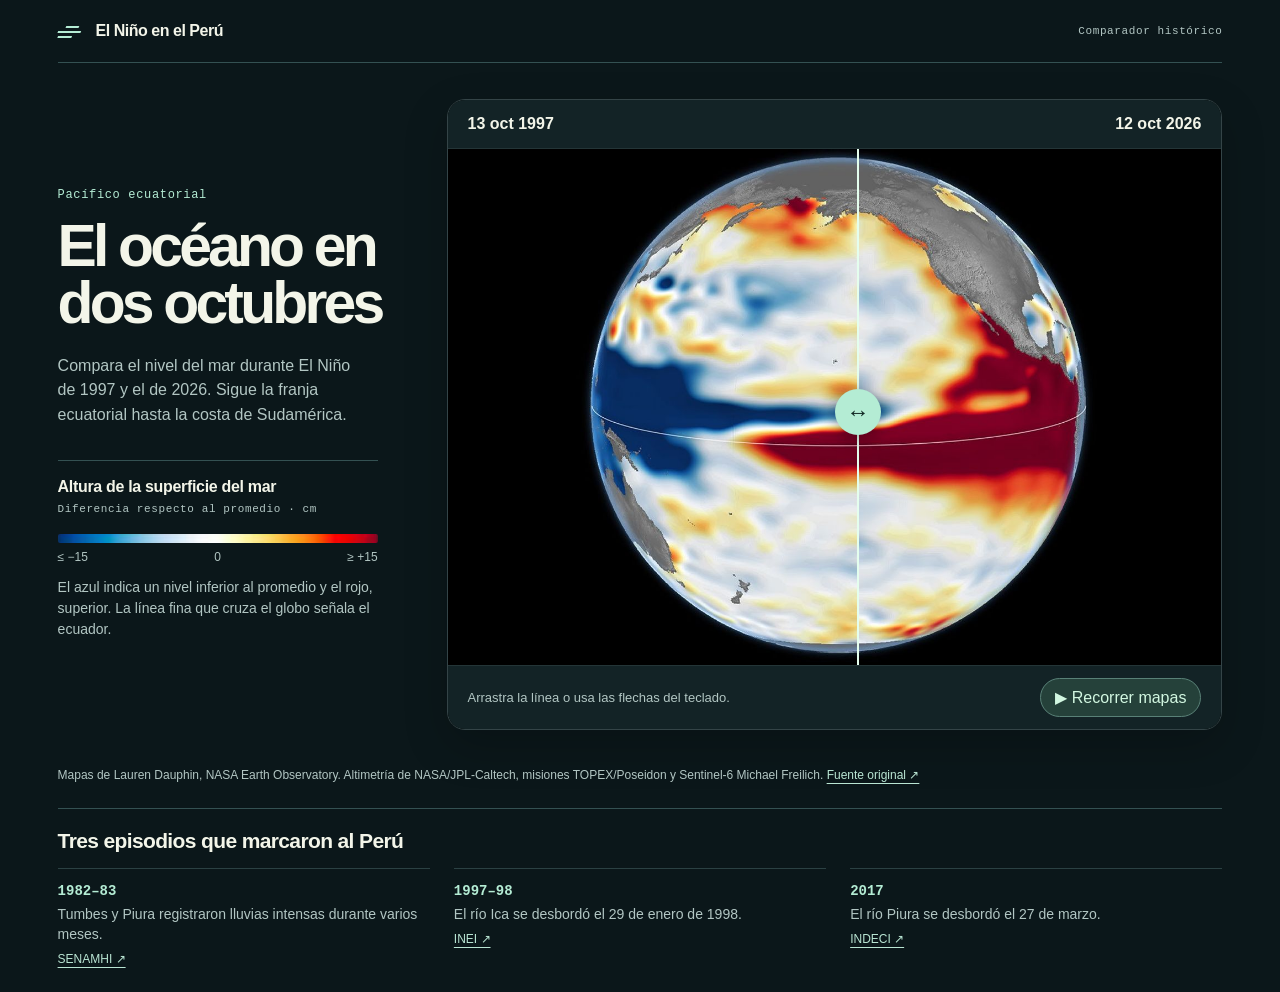
==== public/historia.html @ 1c63e182 "Publicar el piloto nacional del Atlas de El Niño" ====
<!doctype html>
<html lang="es"><head><meta charset="utf-8"><meta name="viewport" content="width=device-width,initial-scale=1"><meta name="color-scheme" content="dark"><title>El Niño en el Perú · Comparador histórico</title><style>
:root{color-scheme:dark;--bg:#0b171a;--muted:#b2c6c3;--line:#345152;--mint:#b4ecd4;--ink:#f3f5e9;font-family:"Avenir Next","Helvetica Neue",Arial,sans-serif;background:var(--bg);color:var(--ink)}*{box-sizing:border-box}body{margin:0}main{max-width:1440px;margin:auto;padding:0 clamp(18px,4.5vw,72px) 25px}button,a,input{font:inherit}.mast{padding:22px 0;display:flex;justify-content:space-between;align-items:center;gap:15px;border-bottom:1px solid var(--line)}.mast strong{display:inline-flex;align-items:center;gap:12px;font-weight:650;letter-spacing:-.03em}.mast small,.eyebrow,.key-label{font-family:"SFMono-Regular",Consolas,monospace;font-size:11px;letter-spacing:.055em}.mark{position:relative;width:26px;height:17px;display:inline-flex;flex-direction:column;justify-content:center;gap:3px;transform:skewX(-23deg)}.mark i{height:2px;background:var(--mint);display:block}.mark i:nth-child(1){width:13px;margin-left:6px}.mark i:nth-child(2){width:23px}.mark i:nth-child(3){width:14px;margin-left:2px}.mast small{color:var(--muted)}.layout{display:grid;grid-template-columns:minmax(238px,.74fr) minmax(0,1.7fr);gap:clamp(25px,4vw,72px);align-items:center;padding:36px 0}.eyebrow{color:var(--mint);font-size:12px;margin:0 0 15px}h1{font-size:clamp(42px,4.6vw,68px);line-height:.97;letter-spacing:-.065em;margin:0;max-width:11ch;font-weight:620}.lead{max-width:34ch;color:var(--muted);font-size:16px;line-height:1.55;margin:22px 0 32px}.key{border-top:1px solid var(--line);padding-top:17px;max-width:320px}.key h2{font-size:16px;font-weight:600;letter-spacing:-.02em;margin:0 0 5px}.key-label{color:var(--muted);margin:0;line-height:1.5}.ramp{display:block;width:100%;height:9px;margin:17px 0 7px;border-radius:2px}.scale{display:flex;justify-content:space-between;font-size:12px;color:var(--muted)}.key .note{font-size:14px;line-height:1.5;color:var(--muted);margin:13px 0 0}.viewer{border:1px solid #344447;background:black;border-radius:18px;overflow:hidden;box-shadow:0 16px 45px #0003}.top,.bottom{display:flex;align-items:center;justify-content:space-between;gap:14px}.top{min-height:49px;padding:10px 20px;background:#132326;border-bottom:1px solid #243537}.date{font-size:clamp(12px,1.25vw,17px);font-weight:550}.stage{--position:53%;position:relative;aspect-ratio:1400/933;isolation:isolate;overflow:hidden;touch-action:pan-y;background:#000}.maps,.maps img{position:absolute;inset:0;width:100%;height:100%;object-fit:contain}.old{clip-path:inset(0 calc(100% - var(--position)) 0 0)}.divider{position:absolute;top:0;bottom:0;left:var(--position);width:2px;transform:translateX(-1px);background:#e4feee;pointer-events:none}.handle{position:absolute;top:51%;left:var(--position);transform:translate(-50%,-50%);width:46px;height:46px;border-radius:100%;background:var(--mint);color:#112623;display:grid;place-items:center;box-shadow:0 3px 18px #0006;pointer-events:none;font-size:23px}.control{position:absolute;z-index:2;inset:0;width:100%;height:100%;margin:0;cursor:ew-resize;opacity:0;touch-action:pan-y}.stage:has(:focus-visible) .handle{outline:3px solid #0c2829;outline-offset:3px}.bottom{background:#132326;padding:12px 20px;border-top:1px solid #243537}.instruction{font-size:13px;color:var(--muted);margin:0}.play{border:1px solid #598177;border-radius:25px;background:#25413a;color:#d2f7e1;padding:9px 14px;cursor:pointer;min-height:38px;white-space:nowrap}.play:hover{background:#2e5047}.play:focus-visible,a:focus-visible{outline:2px solid var(--mint);outline-offset:3px}a{color:#b9e5d3;text-underline-offset:4px}.credit{font-size:12px;line-height:1.5;color:var(--muted);margin:0 0 24px}.history{padding-top:20px;border-top:1px solid var(--line)}.history h2{font-size:21px;font-weight:550;letter-spacing:-.03em;margin:0 0 15px}.years{display:grid;grid-template-columns:repeat(3,1fr);gap:24px}.year{border-top:1px solid #2b4143;padding-top:12px}.year b{font-family:"SFMono-Regular",Consolas,monospace;font-size:14px;color:var(--mint)}.year p{margin:5px 0;color:var(--muted);font-size:14px;line-height:1.45}.year a{font-size:12px}
@media(max-width:800px){main{padding:0 20px 24px}.layout{grid-template-columns:1fr;gap:19px;padding:24px 0}.intro{display:contents}.intro-header{grid-row:1}.viewer{grid-row:2}.key{grid-row:3;max-width:none;padding-top:18px}.lead{max-width:none;margin:12px 0 0;font-size:15px}h1{font-size:clamp(36px,7.8vw,55px);max-width:none}.eyebrow{margin:0 0 10px}.key .note{margin-top:10px}.mast{padding:18px 0 15px}.mast small{font-size:10px}.top,.bottom{padding:11px 13px}.top{min-height:41px}.bottom{gap:6px}.play{font-size:12px;padding:8px 10px}.instruction{font-size:12px;max-width:22ch}.handle{width:38px;height:38px}.years{grid-template-columns:1fr;gap:9px}}@media(max-width:365px){main{padding-left:13px;padding-right:13px}.mast small{display:none}}
</style></head><body><main><header class="mast"><strong><span class="mark" aria-hidden="true"><i></i><i></i><i></i></span>El Niño en el Perú</strong><small>Comparador histórico</small></header>
<section class="layout" aria-labelledby="title"><div class="intro"><div class="intro-header"><p class="eyebrow">Pacífico ecuatorial</p><h1 id="title">El océano en dos octubres</h1><p class="lead">Compara el nivel del mar durante El Niño de 1997 y el de 2026. Sigue la franja ecuatorial hasta la costa de Sudamérica.</p></div>
<section class="key" aria-labelledby="key-title"><h2 id="key-title">Altura de la superficie del mar</h2><p class="key-label">Diferencia respecto al promedio · cm</p><img class="ramp" src="[data-uri]" alt=""><div class="scale"><span>≤ −15</span><span>0</span><span>≥ +15</span></div><p class="note">El azul indica un nivel inferior al promedio y el rojo, superior. La línea fina que cruza el globo señala el ecuador.</p></section></div>
<section class="viewer" aria-label="Comparación por satélite"><div class="top"><span class="date">13 oct 1997</span><span class="date">12 oct 2026</span></div><div class="stage" id="stage"><div class="maps"><img src="[data-uri]" alt="Pacífico el 12 de octubre de 2026. Una franja de nivel del mar elevado alcanza Sudamérica."><img class="old" src="[data-uri]" alt="Pacífico el 13 de octubre de 1997. La franja ecuatorial de nivel elevado también alcanza Sudamérica."></div><span class="divider" aria-hidden="true"></span><span class="handle" aria-hidden="true">↔</span><input class="control" id="position" type="range" min="0" max="100" value="53" step="1" aria-label="Porcentaje visible del mapa de 1997" aria-describedby="help"></div><div class="bottom"><p class="instruction" id="help">Arrastra la línea o usa las flechas del teclado.</p><button class="play" type="button" id="play">▶ Recorrer mapas</button></div></section></section>
<p class="credit">Mapas de Lauren Dauphin, NASA Earth Observatory. Altimetría de NASA/JPL-Caltech, misiones TOPEX/Poseidon y Sentinel-6 Michael Freilich. <a href="https://science.nasa.gov/earth/earth-observatory/el-nino-then-and-now/" target="_blank" rel="noopener">Fuente original ↗</a></p>
<section class="history" aria-labelledby="hist"><h2 id="hist">Tres episodios que marcaron al Perú</h2><div class="years">
<div class="year"><b>1982–83</b><p>Tumbes y Piura registraron lluvias intensas durante varios meses.</p><a href="https://idesep.senamhi.gob.pe/portalidesep/idesep_tema_evento_el_nino_la_nina_nino_82_83.jsp" target="_blank" rel="noopener">SENAMHI ↗</a></div>
<div class="year"><b>1997–98</b><p>El río Ica se desbordó el 29 de enero de 1998.</p><a href="https://proyectos.inei.gob.pe/web/biblioineipub/bancopub/est/lib0270/sub12.htm" target="_blank" rel="noopener">INEI ↗</a></div>
<div class="year"><b>2017</b><p>El río Piura se desbordó el 27 de marzo.</p><a href="https://portal.indeci.gob.pe/wp-content/uploads/2019/01/20171221162233.pdf" target="_blank" rel="noopener">INDECI ↗</a></div>
</div></section></main>
<script>
const stage=document.getElementById('stage'),slider=document.getElementById('position'),play=document.getElementById('play');
const reduced=matchMedia('(prefers-reduced-motion: reduce)');let frame=0;
function draw(n){const value=Math.max(0,Math.min(100,n));stage.style.setProperty('--position',value+'%');slider.value=Math.round(value);slider.setAttribute('aria-valuetext',Math.round(value)+' % de 1997 y '+(100-Math.round(value))+' % de 2026');}
function label(){play.textContent=reduced.matches?'Alternar mapa':frame?'Ⅱ Pausar':'▶ Recorrer mapas';}
function stop(){cancelAnimationFrame(frame);frame=0;label();}
slider.addEventListener('input',()=>{stop();draw(Number(slider.value));});slider.addEventListener('keydown',stop);slider.addEventListener('pointerdown',stop);
play.addEventListener('click',()=>{if(reduced.matches){draw(Number(slider.value)<50?100:0);return;}if(frame){stop();return;}const start=performance.now(),from=Number(slider.value),to=from>=65?0:100;function step(now){const progress=Math.min((now-start)/3800,1);draw(from+(to-from)*(1-Math.cos(Math.PI*progress))/2);if(progress<1)frame=requestAnimationFrame(step);else stop();}frame=requestAnimationFrame(step);label();});
reduced.addEventListener('change',stop);document.addEventListener('visibilitychange',()=>{if(document.hidden)stop();});draw(53);label();
</script></body></html>
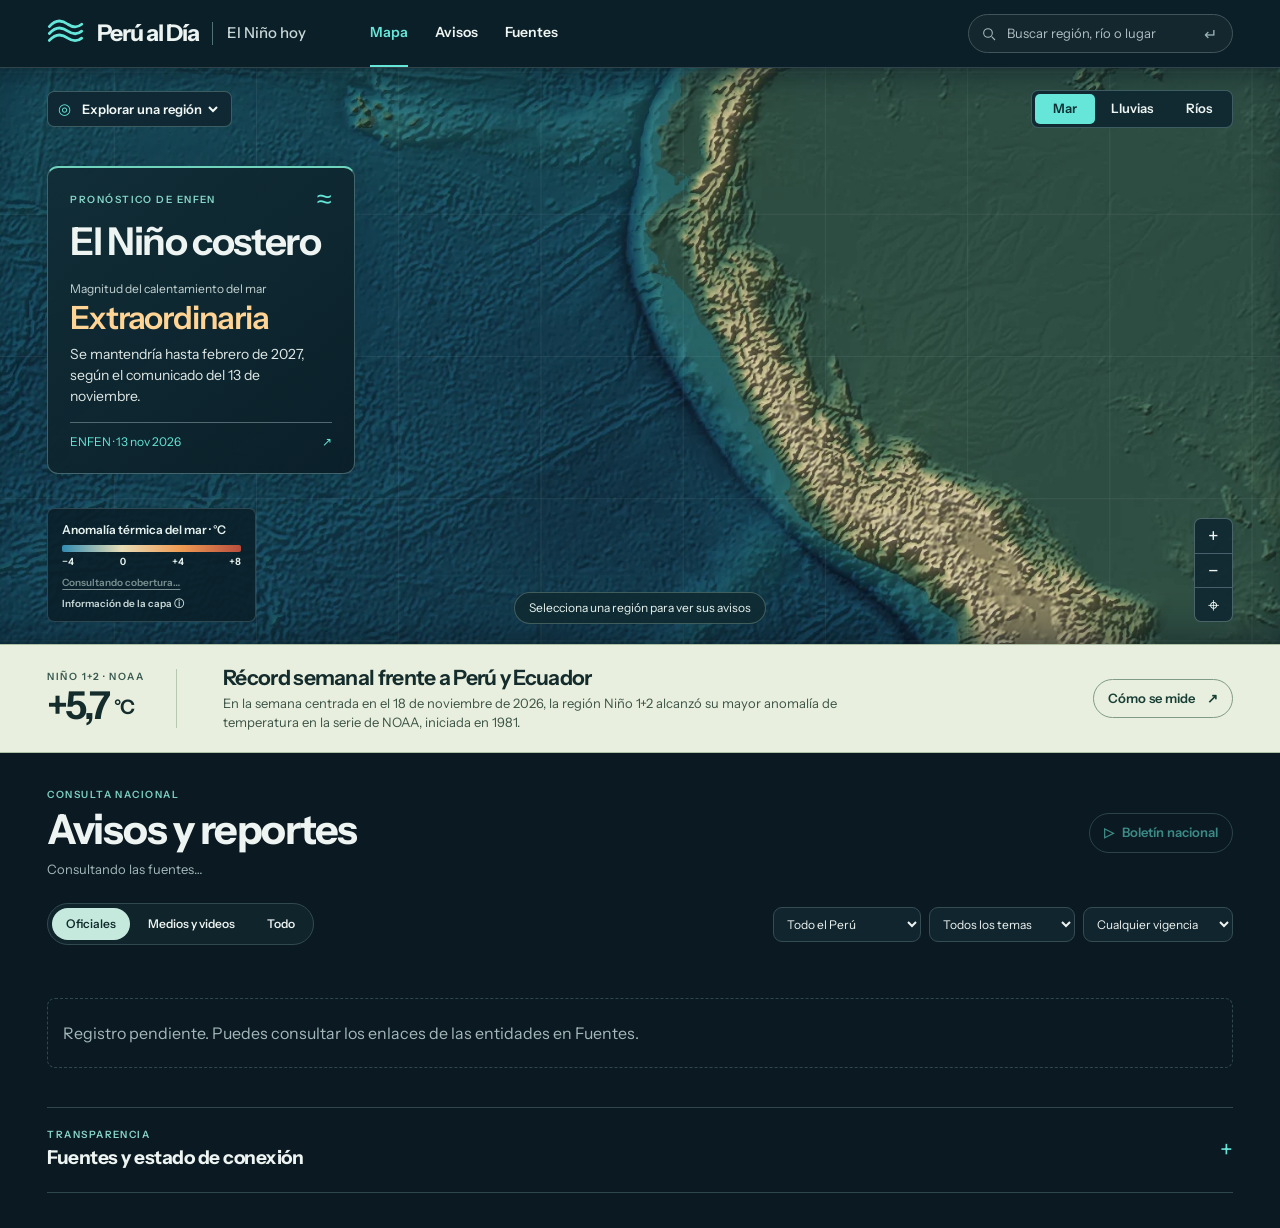
==== commit 3f499dbf: "Dar prioridad a los avisos regionales en El Niño hoy" ====
--- a/public/historia.html
+++ b/public/historia.html
@@ -1,24 +1,13 @@
 <!doctype html>
-<html lang="es"><head><meta charset="utf-8"><meta name="viewport" content="width=device-width,initial-scale=1"><meta name="color-scheme" content="dark"><title>El Niño en el Perú · Comparador histórico</title><style>
-:root{color-scheme:dark;--bg:#0b171a;--muted:#b2c6c3;--line:#345152;--mint:#b4ecd4;--ink:#f3f5e9;font-family:"Avenir Next","Helvetica Neue",Arial,sans-serif;background:var(--bg);color:var(--ink)}*{box-sizing:border-box}body{margin:0}main{max-width:1440px;margin:auto;padding:0 clamp(18px,4.5vw,72px) 25px}button,a,input{font:inherit}.mast{padding:22px 0;display:flex;justify-content:space-between;align-items:center;gap:15px;border-bottom:1px solid var(--line)}.mast strong{display:inline-flex;align-items:center;gap:12px;font-weight:650;letter-spacing:-.03em}.mast small,.eyebrow,.key-label{font-family:"SFMono-Regular",Consolas,monospace;font-size:11px;letter-spacing:.055em}.mark{position:relative;width:26px;height:17px;display:inline-flex;flex-direction:column;justify-content:center;gap:3px;transform:skewX(-23deg)}.mark i{height:2px;background:var(--mint);display:block}.mark i:nth-child(1){width:13px;margin-left:6px}.mark i:nth-child(2){width:23px}.mark i:nth-child(3){width:14px;margin-left:2px}.mast small{color:var(--muted)}.layout{display:grid;grid-template-columns:minmax(238px,.74fr) minmax(0,1.7fr);gap:clamp(25px,4vw,72px);align-items:center;padding:36px 0}.eyebrow{color:var(--mint);font-size:12px;margin:0 0 15px}h1{font-size:clamp(42px,4.6vw,68px);line-height:.97;letter-spacing:-.065em;margin:0;max-width:11ch;font-weight:620}.lead{max-width:34ch;color:var(--muted);font-size:16px;line-height:1.55;margin:22px 0 32px}.key{border-top:1px solid var(--line);padding-top:17px;max-width:320px}.key h2{font-size:16px;font-weight:600;letter-spacing:-.02em;margin:0 0 5px}.key-label{color:var(--muted);margin:0;line-height:1.5}.ramp{display:block;width:100%;height:9px;margin:17px 0 7px;border-radius:2px}.scale{display:flex;justify-content:space-between;font-size:12px;color:var(--muted)}.key .note{font-size:14px;line-height:1.5;color:var(--muted);margin:13px 0 0}.viewer{border:1px solid #344447;background:black;border-radius:18px;overflow:hidden;box-shadow:0 16px 45px #0003}.top,.bottom{display:flex;align-items:center;justify-content:space-between;gap:14px}.top{min-height:49px;padding:10px 20px;background:#132326;border-bottom:1px solid #243537}.date{font-size:clamp(12px,1.25vw,17px);font-weight:550}.stage{--position:53%;position:relative;aspect-ratio:1400/933;isolation:isolate;overflow:hidden;touch-action:pan-y;background:#000}.maps,.maps img{position:absolute;inset:0;width:100%;height:100%;object-fit:contain}.old{clip-path:inset(0 calc(100% - var(--position)) 0 0)}.divider{position:absolute;top:0;bottom:0;left:var(--position);width:2px;transform:translateX(-1px);background:#e4feee;pointer-events:none}.handle{position:absolute;top:51%;left:var(--position);transform:translate(-50%,-50%);width:46px;height:46px;border-radius:100%;background:var(--mint);color:#112623;display:grid;place-items:center;box-shadow:0 3px 18px #0006;pointer-events:none;font-size:23px}.control{position:absolute;z-index:2;inset:0;width:100%;height:100%;margin:0;cursor:ew-resize;opacity:0;touch-action:pan-y}.stage:has(:focus-visible) .handle{outline:3px solid #0c2829;outline-offset:3px}.bottom{background:#132326;padding:12px 20px;border-top:1px solid #243537}.instruction{font-size:13px;color:var(--muted);margin:0}.play{border:1px solid #598177;border-radius:25px;background:#25413a;color:#d2f7e1;padding:9px 14px;cursor:pointer;min-height:38px;white-space:nowrap}.play:hover{background:#2e5047}.play:focus-visible,a:focus-visible{outline:2px solid var(--mint);outline-offset:3px}a{color:#b9e5d3;text-underline-offset:4px}.credit{font-size:12px;line-height:1.5;color:var(--muted);margin:0 0 24px}.history{padding-top:20px;border-top:1px solid var(--line)}.history h2{font-size:21px;font-weight:550;letter-spacing:-.03em;margin:0 0 15px}.years{display:grid;grid-template-columns:repeat(3,1fr);gap:24px}.year{border-top:1px solid #2b4143;padding-top:12px}.year b{font-family:"SFMono-Regular",Consolas,monospace;font-size:14px;color:var(--mint)}.year p{margin:5px 0;color:var(--muted);font-size:14px;line-height:1.45}.year a{font-size:12px}
-@media(max-width:800px){main{padding:0 20px 24px}.layout{grid-template-columns:1fr;gap:19px;padding:24px 0}.intro{display:contents}.intro-header{grid-row:1}.viewer{grid-row:2}.key{grid-row:3;max-width:none;padding-top:18px}.lead{max-width:none;margin:12px 0 0;font-size:15px}h1{font-size:clamp(36px,7.8vw,55px);max-width:none}.eyebrow{margin:0 0 10px}.key .note{margin-top:10px}.mast{padding:18px 0 15px}.mast small{font-size:10px}.top,.bottom{padding:11px 13px}.top{min-height:41px}.bottom{gap:6px}.play{font-size:12px;padding:8px 10px}.instruction{font-size:12px;max-width:22ch}.handle{width:38px;height:38px}.years{grid-template-columns:1fr;gap:9px}}@media(max-width:365px){main{padding-left:13px;padding-right:13px}.mast small{display:none}}
-</style></head><body><main><header class="mast"><strong><span class="mark" aria-hidden="true"><i></i><i></i><i></i></span>El Niño en el Perú</strong><small>Comparador histórico</small></header>
-<section class="layout" aria-labelledby="title"><div class="intro"><div class="intro-header"><p class="eyebrow">Pacífico ecuatorial</p><h1 id="title">El océano en dos octubres</h1><p class="lead">Compara el nivel del mar durante El Niño de 1997 y el de 2026. Sigue la franja ecuatorial hasta la costa de Sudamérica.</p></div>
-<section class="key" aria-labelledby="key-title"><h2 id="key-title">Altura de la superficie del mar</h2><p class="key-label">Diferencia respecto al promedio · cm</p><img class="ramp" src="[data-uri]" alt=""><div class="scale"><span>≤ −15</span><span>0</span><span>≥ +15</span></div><p class="note">El azul indica un nivel inferior al promedio y el rojo, superior. La línea fina que cruza el globo señala el ecuador.</p></section></div>
-<section class="viewer" aria-label="Comparación por satélite"><div class="top"><span class="date">13 oct 1997</span><span class="date">12 oct 2026</span></div><div class="stage" id="stage"><div class="maps"><img src="[data-uri]" alt="Pacífico el 12 de octubre de 2026. Una franja de nivel del mar elevado alcanza Sudamérica."><img class="old" src="[data-uri]" alt="Pacífico el 13 de octubre de 1997. La franja ecuatorial de nivel elevado también alcanza Sudamérica."></div><span class="divider" aria-hidden="true"></span><span class="handle" aria-hidden="true">↔</span><input class="control" id="position" type="range" min="0" max="100" value="53" step="1" aria-label="Porcentaje visible del mapa de 1997" aria-describedby="help"></div><div class="bottom"><p class="instruction" id="help">Arrastra la línea o usa las flechas del teclado.</p><button class="play" type="button" id="play">▶ Recorrer mapas</button></div></section></section>
-<p class="credit">Mapas de Lauren Dauphin, NASA Earth Observatory. Altimetría de NASA/JPL-Caltech, misiones TOPEX/Poseidon y Sentinel-6 Michael Freilich. <a href="https://science.nasa.gov/earth/earth-observatory/el-nino-then-and-now/" target="_blank" rel="noopener">Fuente original ↗</a></p>
-<section class="history" aria-labelledby="hist"><h2 id="hist">Tres episodios que marcaron al Perú</h2><div class="years">
-<div class="year"><b>1982–83</b><p>Tumbes y Piura registraron lluvias intensas durante varios meses.</p><a href="https://idesep.senamhi.gob.pe/portalidesep/idesep_tema_evento_el_nino_la_nina_nino_82_83.jsp" target="_blank" rel="noopener">SENAMHI ↗</a></div>
-<div class="year"><b>1997–98</b><p>El río Ica se desbordó el 29 de enero de 1998.</p><a href="https://proyectos.inei.gob.pe/web/biblioineipub/bancopub/est/lib0270/sub12.htm" target="_blank" rel="noopener">INEI ↗</a></div>
-<div class="year"><b>2017</b><p>El río Piura se desbordó el 27 de marzo.</p><a href="https://portal.indeci.gob.pe/wp-content/uploads/2019/01/20171221162233.pdf" target="_blank" rel="noopener">INDECI ↗</a></div>
-</div></section></main>
-<script>
-const stage=document.getElementById('stage'),slider=document.getElementById('position'),play=document.getElementById('play');
-const reduced=matchMedia('(prefers-reduced-motion: reduce)');let frame=0;
-function draw(n){const value=Math.max(0,Math.min(100,n));stage.style.setProperty('--position',value+'%');slider.value=Math.round(value);slider.setAttribute('aria-valuetext',Math.round(value)+' % de 1997 y '+(100-Math.round(value))+' % de 2026');}
-function label(){play.textContent=reduced.matches?'Alternar mapa':frame?'Ⅱ Pausar':'▶ Recorrer mapas';}
-function stop(){cancelAnimationFrame(frame);frame=0;label();}
-slider.addEventListener('input',()=>{stop();draw(Number(slider.value));});slider.addEventListener('keydown',stop);slider.addEventListener('pointerdown',stop);
-play.addEventListener('click',()=>{if(reduced.matches){draw(Number(slider.value)<50?100:0);return;}if(frame){stop();return;}const start=performance.now(),from=Number(slider.value),to=from>=65?0:100;function step(now){const progress=Math.min((now-start)/3800,1);draw(from+(to-from)*(1-Math.cos(Math.PI*progress))/2);if(progress<1)frame=requestAnimationFrame(step);else stop();}frame=requestAnimationFrame(step);label();});
-reduced.addEventListener('change',stop);document.addEventListener('visibilitychange',()=>{if(document.hidden)stop();});draw(53);label();
-</script></body></html>
+<html lang="es-PE">
+  <head>
+    <meta charset="utf-8" />
+    <meta name="viewport" content="width=device-width, initial-scale=1" />
+    <meta name="robots" content="noindex" />
+    <meta http-equiv="refresh" content="0;url=./#inicio" />
+    <title>Perú al Día · El Niño hoy</title>
+  </head>
+  <body>
+    <p><a href="./index.html#inicio">Ir al mapa de Perú al Día</a></p>
+  </body>
+</html>
